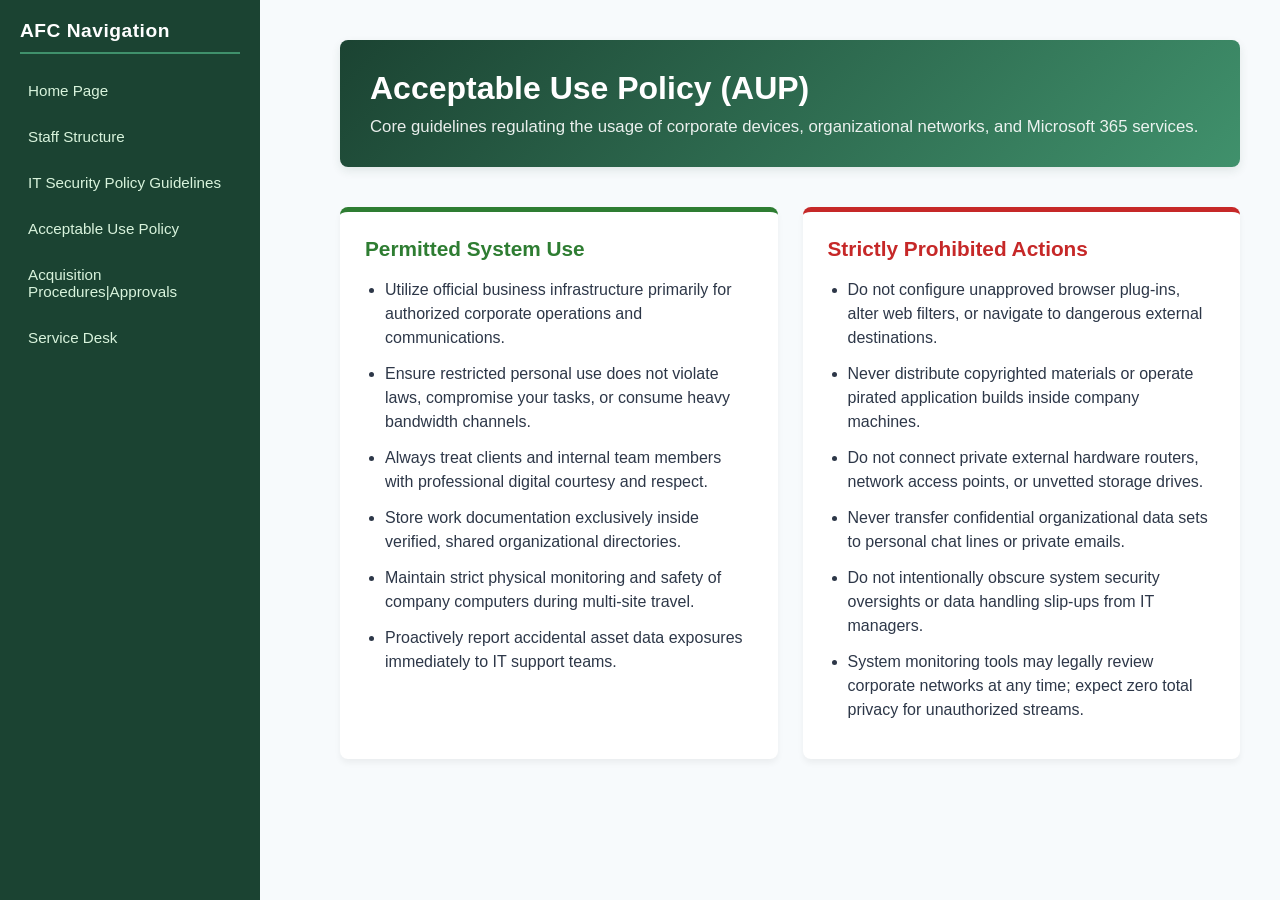
==== acceptableusepolicy.html @ 0752eba7 "Initial deployment of AFC IT Portal" ====
<!DOCTYPE html>
<html lang="en">
<head>
    <meta charset="UTF-8">
    <meta name="viewport" content="width=device-width, initial-scale=1.0">
    <title>AFC IT Portal - Acceptable Use Policy</title>
    <link rel="stylesheet" href="style.css">
    <style>
        :root {
            --primary: #1b4332;
            --accent: #40916c;
            --dark: #2d3748;
            --light: #f7fafc;
            --success: #2e7d32;
            --danger: #c62828;
        }
        body {
            font-family: 'Segoe UI', Arial, sans-serif;
            margin: 0;
            display: flex;
            background-color: var(--light);
            color: var(--dark);
        }
        #sidebar {
            width: 260px;
            background-color: var(--primary);
            height: 100vh;
            position: fixed;
            color: white;
            padding: 20px;
        }
        #sidebar h2 { border-bottom: 2px solid var(--accent); padding-bottom: 10px; font-size: 1.2rem; }
        #sidebar a { color: #d8f3dc; display: block; padding: 12px 8px; text-decoration: none; border-radius: 4px; margin-bottom: 5px; }
        #sidebar a:hover { background-color: var(--accent); color: white; }
        #main-content {
            margin-left: 300px;
            padding: 40px;
            flex-grow: 1;
            max-width: 1000px;
        }
        .header-banner {
            background: linear-gradient(135deg, var(--primary), var(--accent));
            color: white;
            padding: 30px;
            border-radius: 8px;
            margin-bottom: 40px;
        }
        .grid-split {
            display: grid;
            grid-template-columns: 1fr 1fr;
            gap: 25px;
        }
        .policy-card {
            background: white;
            border-radius: 8px;
            padding: 25px;
            box-shadow: 0 4px 6px rgba(0,0,0,0.05);
        }
        .card-allowed { border-top: 5px solid var(--success); }
        .card-prohibited { border-top: 5px solid var(--danger); }
        h2 { margin-top: 0; font-size: 1.3rem; }
        .card-allowed h2 { color: var(--success); }
        .card-prohibited h2 { color: var(--danger); }
        ul { padding-left: 20px; }
        li { margin-bottom: 12px; line-height: 1.5; }
    </style>
</head>
<body>

    <nav id="sidebar">
        <h2>AFC Navigation</h2>
        <a href="index.html">Home Page</a>
        <a href="structure.html">Staff Structure</a>
        <a href="security.html">IT Security Policy Guidelines</a>
        <a href="acceptableusepolicy.html">Acceptable Use Policy</a>
        <a href="acquisition.html">Acquisition Procedures|Approvals</a>
        <a href="servicedesk.html">Service Desk</a>
    </nav>

    <main id="main-content">
        <header class="header-banner">
            <h1>Acceptable Use Policy (AUP)</h1>
            <p>Core guidelines regulating the usage of corporate devices, organizational networks, and Microsoft 365 services.</p>
        </header>

        <div class="grid-split">
            <!-- Permitted Actions -->
            <div class="policy-card card-allowed">
                <h2>Permitted System Use</h2>
                <ul>
                    <li>Utilize official business infrastructure primarily for authorized corporate operations and communications.</li>
                    <li>Ensure restricted personal use does not violate laws, compromise your tasks, or consume heavy bandwidth channels.</li>
                    <li>Always treat clients and internal team members with professional digital courtesy and respect.</li>
                    <li>Store work documentation exclusively inside verified, shared organizational directories.</li>
                    <li>Maintain strict physical monitoring and safety of company computers during multi-site travel.</li>
                    <li>Proactively report accidental asset data exposures immediately to IT support teams.</li>
                </ul>
            </div>

            <!-- Prohibited Actions -->
            <div class="policy-card card-prohibited">
                <h2>Strictly Prohibited Actions</h2>
                <ul>
                    <li>Do not configure unapproved browser plug-ins, alter web filters, or navigate to dangerous external destinations.</li>
                    <li>Never distribute copyrighted materials or operate pirated application builds inside company machines.</li>
                    <li>Do not connect private external hardware routers, network access points, or unvetted storage drives.</li>
                    <li>Never transfer confidential organizational data sets to personal chat lines or private emails.</li>
                    <li>Do not intentionally obscure system security oversights or data handling slip-ups from IT managers.</li>
                    <li>System monitoring tools may legally review corporate networks at any time; expect zero total privacy for unauthorized streams.</li>
                </ul>
            </div>
        </div>
    </main>

</body>
</html>
---- style.css ----
:root {
    --primary: #1b4332;
    --accent: #40916c;
    --dark: #2d3748;
    --light: #f7fafc;
    --border-color: #e2e8f0;
    --critical: #e53e3e;
    --high: #dd6b20;
    --medium: #4a5568;
    --low: #3182ce;
    --success: #2e7d32;
}
body {
    font-family: 'Segoe UI', Arial, sans-serif;
    margin: 0;
    padding: 0;
    display: flex;
    background-color: var(--light);
    color: var(--dark);
    min-height: 100vh;
}
#sidebar {
    width: 260px;
    background-color: var(--primary);
    height: 100vh;
    position: fixed;
    top: 0;
    left: 0;
    color: #ffffff;
    padding: 20px;
    box-sizing: border-box;
    z-index: 100;
}
#sidebar h2 { 
    border-bottom: 2px solid var(--accent); 
    padding-bottom: 10px; 
    font-size: 1.2rem; 
    margin-top: 0;
    letter-spacing: 0.5px;
}
#sidebar a { 
    color: #d8f3dc; 
    display: block; 
    padding: 12px 8px; 
    text-decoration: none; 
    border-radius: 4px; 
    margin-bottom: 5px;
    font-size: 0.95rem;
    transition: background-color 0.2s clear, color 0.2s ease;
}
#sidebar a:hover { 
    background-color: var(--accent); 
    color: #ffffff; 
}
#sidebar a.active {
    background-color: var(--accent);
    color: #ffffff;
    font-weight: 600;
}
#main-content {
    margin-left: 260px;
    padding: 40px;
    flex-grow: 1;
    max-width: 1100px;
    box-sizing: border-box;
}
.header-banner {
    background: linear-gradient(135deg, var(--primary), var(--accent));
    color: #ffffff;
    padding: 30px;
    border-radius: 8px;
    margin-bottom: 40px;
    box-shadow: 0 4px 10px rgba(27, 67, 50, 0.1);
}
.header-banner h1 { 
    margin: 0 0 10px 0; 
    font-size: 2rem;
}
.header-banner p { 
    margin: 0; 
    opacity: 0.9;
    font-size: 1.05rem;
}
.section-card {
    background: #ffffff;
    border-radius: 8px;
    padding: 25px;
    box-shadow: 0 4px 6px rgba(0,0,0,0.04);
    margin-bottom: 30px;
    border-left: 4px solid var(--primary);
}
.section-card h2 { 
    margin-top: 0; 
    color: var(--primary); 
    border-bottom: 1px solid var(--border-color); 
    padding-bottom: 10px; 
    font-size: 1.4rem;
}
.grid-container {
    display: grid;
    grid-template-columns: repeat(auto-fit, minmax(280px, 1fr));
    gap: 25px;
}
.grid-two {
    display: grid;
    grid-template-columns: 1fr 1fr;
    gap: 25px;
}
.sop-card {
    background: #ffffff;
    border-radius: 8px;
    padding: 25px;
    box-shadow: 0 4px 6px rgba(0,0,0,0.04);
    border-top: 4px solid var(--primary);
    transition: transform 0.2s cubic-bezier(0.16, 1, 0.3, 1), box-shadow 0.2s ease;
}
.sop-card:hover { 
    transform: translateY(-5px);
    box-shadow: 0 8px 15px rgba(0,0,0,0.08);
}
.sop-card h3 { 
    margin-top: 0; 
    color: var(--primary); 
    font-size: 1.2rem;
}
.btn {
    display: inline-block;
    background-color: var(--primary);
    color: #ffffff;
    padding: 8px 16px;
    text-decoration: none;
    border-radius: 4px;
    margin-top: 15px;
    font-size: 0.9rem;
    font-weight: 500;
    transition: background-color 0.2s ease;
}
.btn:hover { 
    background-color: var(--accent); 
}
table {
    width: 100%;
    border-collapse: collapse;
    margin-top: 15px;
    background: #ffffff;
}
th, td {
    padding: 12px 15px;
    text-align: left;
    border-bottom: 1px solid var(--border-color);
    vertical-align: top;
    line-height: 1.5;
}
th { 
    background-color: var(--primary); 
    color: #ffffff; 
    font-weight: 600;
}
.card-allowed { border-top: 5px solid var(--success); }
.card-prohibited { border-top: 5px solid var(--critical); }
.card-allowed h2 { color: var(--success); }
.card-prohibited h2 { color: var(--critical); }
ul { 
    padding-left: 20px; 
    margin: 10px 0 0 0; 
}
li { 
    margin-bottom: 8px; 
    line-height: 1.6; 
}
.badge {
    display: inline-block;
    padding: 4px 8px;
    border-radius: 4px;
    color: #ffffff;
    font-weight: bold;
    font-size: 0.85rem;
    text-transform: uppercase;
    letter-spacing: 0.5px;
}
.badge-critical { background-color: var(--critical); }
.badge-high { background-color: var(--high); }
.badge-medium { background-color: var(--medium); }
.badge-low { background-color: var(--low); 
}
.step-list {
    list-style: none;
    padding: 0;
}
.step-item {
    display: flex;
    align-items: flex-start;
    margin-bottom: 20px;
}
.step-number {
    background-color: var(--primary);
    color: #ffffff;
    font-weight: bold;
    border-radius: 50%;
    width: 32px;
    height: 32px;
    display: flex;
    align-items: center;
    justify-content: center;
    margin-right: 15px;
    flex-shrink: 0;
}
.step-text h3 { 
    margin: 0 0 5px 0; 
    color: var(--primary); 
    font-size: 1.1rem; 
}
.step-text p { 
    margin: 0; 
    line-height: 1.5; 
}
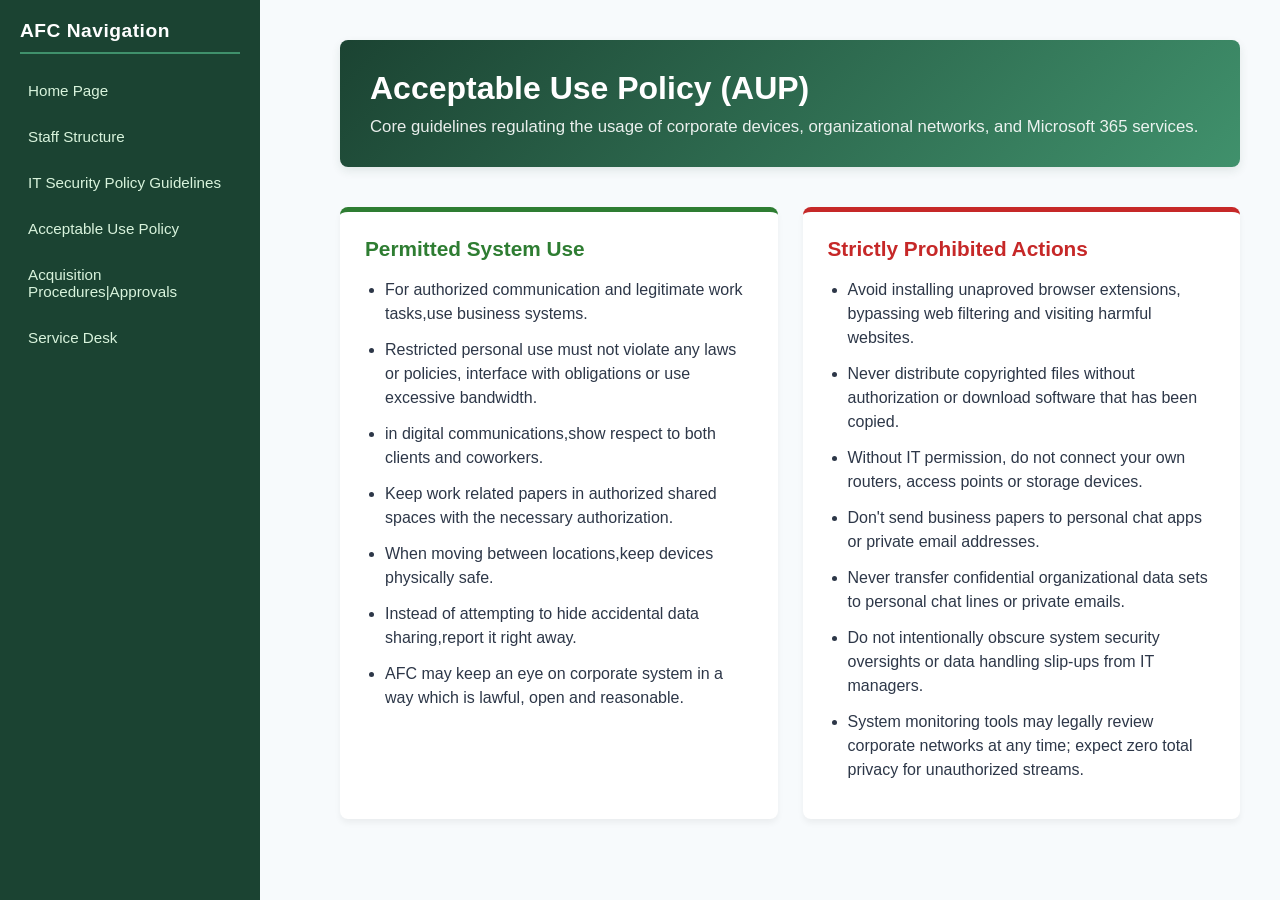
==== commit 7b00e1c6: "Update acceptable use policy parameters and compliance enttries" ====
--- a/acceptableusepolicy.html
+++ b/acceptableusepolicy.html
@@ -84,26 +84,26 @@
         </header>
 
         <div class="grid-split">
-            <!-- Permitted Actions -->
             <div class="policy-card card-allowed">
                 <h2>Permitted System Use</h2>
                 <ul>
-                    <li>Utilize official business infrastructure primarily for authorized corporate operations and communications.</li>
-                    <li>Ensure restricted personal use does not violate laws, compromise your tasks, or consume heavy bandwidth channels.</li>
-                    <li>Always treat clients and internal team members with professional digital courtesy and respect.</li>
-                    <li>Store work documentation exclusively inside verified, shared organizational directories.</li>
-                    <li>Maintain strict physical monitoring and safety of company computers during multi-site travel.</li>
-                    <li>Proactively report accidental asset data exposures immediately to IT support teams.</li>
+                    <li>For authorized communication and legitimate work tasks,use business systems.</li>
+                    <li>Restricted personal use must not violate any laws or policies, interface with obligations or use excessive bandwidth.</li>
+                    <li>in digital communications,show respect to both clients and coworkers.</li>
+                    <li>Keep work related papers in authorized shared spaces with the necessary authorization.</li>
+                    <li>When moving between locations,keep devices physically safe.</li>
+                    <li>Instead of attempting to hide accidental data sharing,report it right away.</li>
+                    <li>AFC may keep an eye on corporate system in a way which is lawful, open and reasonable.</li>
                 </ul>
             </div>
 
-            <!-- Prohibited Actions -->
             <div class="policy-card card-prohibited">
                 <h2>Strictly Prohibited Actions</h2>
                 <ul>
-                    <li>Do not configure unapproved browser plug-ins, alter web filters, or navigate to dangerous external destinations.</li>
-                    <li>Never distribute copyrighted materials or operate pirated application builds inside company machines.</li>
-                    <li>Do not connect private external hardware routers, network access points, or unvetted storage drives.</li>
+                    <li>Avoid installing unaproved browser extensions, bypassing web filtering and visiting harmful websites.</li>
+                    <li>Never distribute copyrighted files without authorization or download software that has been copied.</li>
+                    <li>Without IT permission, do not connect your own routers, access points or storage devices.</li>
+                    <li> Don't send business papers to personal chat apps or private email addresses.</li>
                     <li>Never transfer confidential organizational data sets to personal chat lines or private emails.</li>
                     <li>Do not intentionally obscure system security oversights or data handling slip-ups from IT managers.</li>
                     <li>System monitoring tools may legally review corporate networks at any time; expect zero total privacy for unauthorized streams.</li>
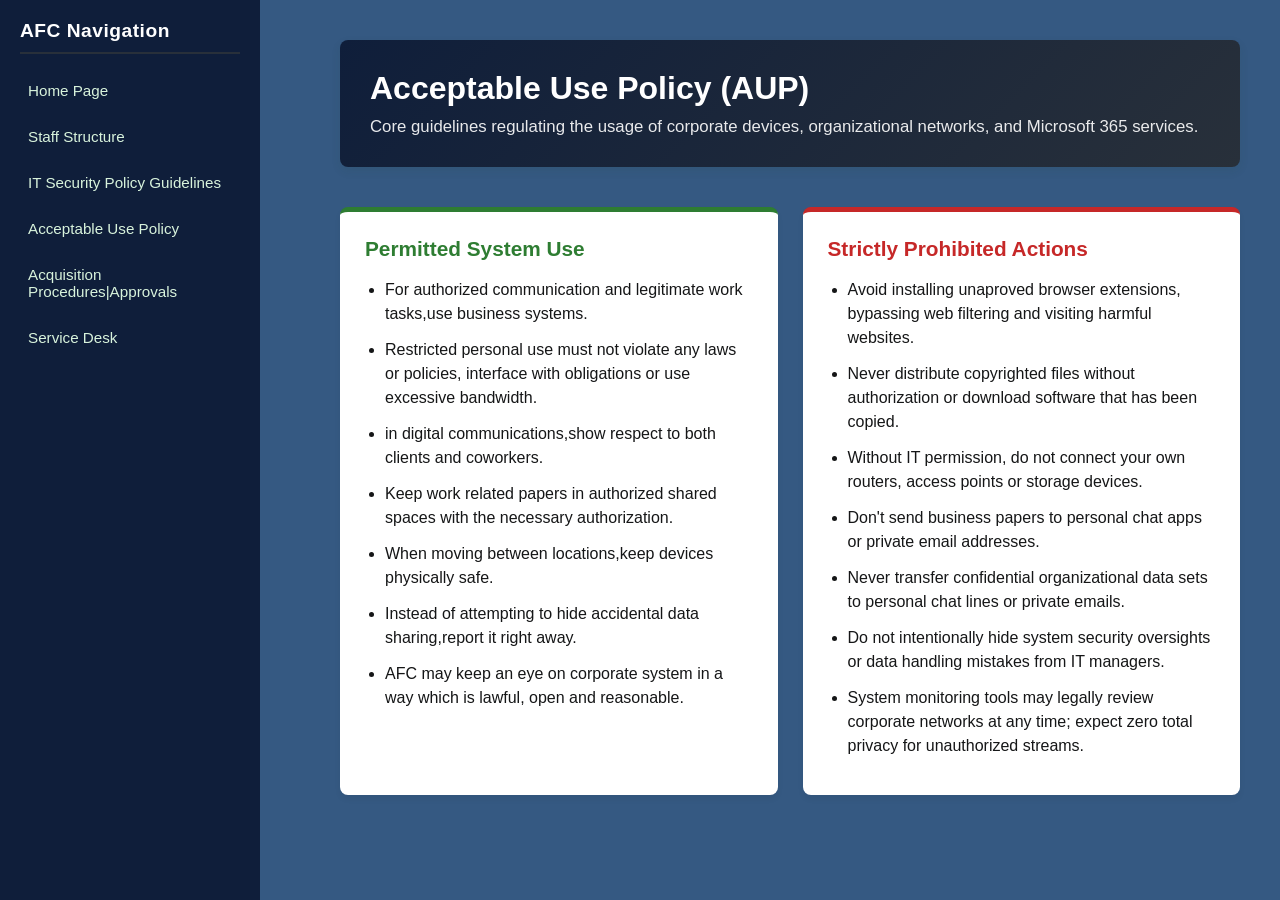
==== commit 788eaca3: "Revise colors and content formatting on acceptableusepolicy.html" ====
--- a/acceptableusepolicy.html
+++ b/acceptableusepolicy.html
@@ -7,10 +7,10 @@
     <link rel="stylesheet" href="style.css">
     <style>
         :root {
-            --primary: #1b4332;
-            --accent: #40916c;
-            --dark: #2d3748;
-            --light: #f7fafc;
+            --primary: #0f1e3a;
+            --accent: #28303a;
+            --dark: #151617;
+            --light: #355982;
             --success: #2e7d32;
             --danger: #c62828;
         }
@@ -105,7 +105,7 @@
                     <li>Without IT permission, do not connect your own routers, access points or storage devices.</li>
                     <li> Don't send business papers to personal chat apps or private email addresses.</li>
                     <li>Never transfer confidential organizational data sets to personal chat lines or private emails.</li>
-                    <li>Do not intentionally obscure system security oversights or data handling slip-ups from IT managers.</li>
+                    <li>Do not intentionally hide system security oversights or data handling mistakes from IT managers.</li>
                     <li>System monitoring tools may legally review corporate networks at any time; expect zero total privacy for unauthorized streams.</li>
                 </ul>
             </div>
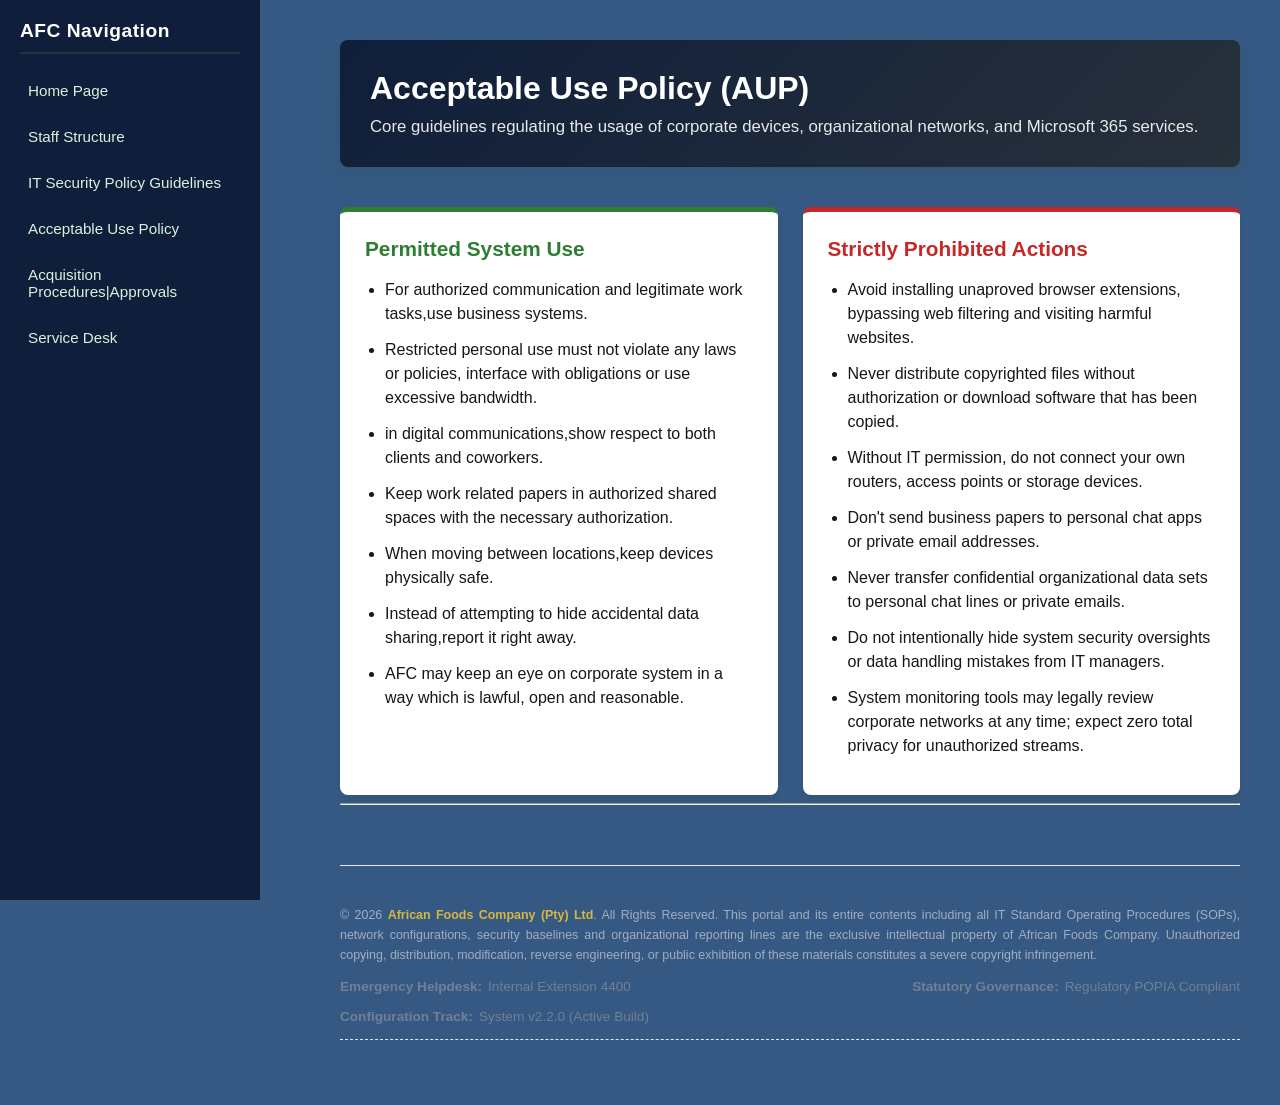
==== commit 0644c943: "Update all systems" ====
--- a/acceptableusepolicy.html
+++ b/acceptableusepolicy.html
@@ -1,68 +1,122 @@
 <!DOCTYPE html>
 <html lang="en">
 <head>
-    <meta charset="UTF-8">
-    <meta name="viewport" content="width=device-width, initial-scale=1.0">
-    <title>AFC IT Portal - Acceptable Use Policy</title>
-    <link rel="stylesheet" href="style.css">
-    <style>
-        :root {
-            --primary: #0f1e3a;
-            --accent: #28303a;
-            --dark: #151617;
-            --light: #355982;
-            --success: #2e7d32;
-            --danger: #c62828;
-        }
-        body {
+<meta charset="UTF-8">
+<meta name="viewport" content="width=device-width, initial-scale=1.0">
+<title>AFC IT Portal - Acceptable Use Policy</title>
+<link rel="stylesheet" href="style.css">
+<style>
+:root {
+    --primary: #0f1e3a;
+    --accent: #28303a;
+    --dark: #151617;
+    --light: #355982;
+    --success: #2e7d32;
+    --danger: #c62828;
+}
+ body {
             font-family: 'Segoe UI', Arial, sans-serif;
             margin: 0;
             display: flex;
             background-color: var(--light);
             color: var(--dark);
         }
-        #sidebar {
+ #sidebar {
             width: 260px;
             background-color: var(--primary);
             height: 100vh;
             position: fixed;
             color: white;
             padding: 20px;
-        }
-        #sidebar h2 { border-bottom: 2px solid var(--accent); padding-bottom: 10px; font-size: 1.2rem; }
-        #sidebar a { color: #d8f3dc; display: block; padding: 12px 8px; text-decoration: none; border-radius: 4px; margin-bottom: 5px; }
-        #sidebar a:hover { background-color: var(--accent); color: white; }
-        #main-content {
-            margin-left: 300px;
-            padding: 40px;
-            flex-grow: 1;
-            max-width: 1000px;
-        }
-        .header-banner {
+}
+#sidebar h2 {
+     border-bottom: 2px solid var(--accent); padding-bottom: 10px; font-size: 1.2rem; 
+         }
+#sidebar a {
+         color: #d8f3dc; display: block; padding: 12px 8px; text-decoration: none; border-radius: 4px; margin-bottom: 5px;
+         }
+#sidebar a:hover { 
+    background-color: var(--accent); color: white; 
+}
+#main-content {
+        margin-left: 300px;
+        padding: 40px;
+        flex-grow: 1;
+        max-width: 1000px;
+ }
+.header-banner {
             background: linear-gradient(135deg, var(--primary), var(--accent));
             color: white;
             padding: 30px;
             border-radius: 8px;
             margin-bottom: 40px;
         }
-        .grid-split {
+.grid-split {
             display: grid;
             grid-template-columns: 1fr 1fr;
             gap: 25px;
         }
-        .policy-card {
-            background: white;
-            border-radius: 8px;
-            padding: 25px;
-            box-shadow: 0 4px 6px rgba(0,0,0,0.05);
-        }
-        .card-allowed { border-top: 5px solid var(--success); }
-        .card-prohibited { border-top: 5px solid var(--danger); }
-        h2 { margin-top: 0; font-size: 1.3rem; }
-        .card-allowed h2 { color: var(--success); }
-        .card-prohibited h2 { color: var(--danger); }
-        ul { padding-left: 20px; }
-        li { margin-bottom: 12px; line-height: 1.5; }
+.policy-card {
+        background: white;
+        border-radius: 8px;
+         padding: 25px;
+        box-shadow: 0 4px 6px rgba(0,0,0,0.05);
+}
+.card-allowed { 
+    border-top: 5px solid var(--success); 
+}
+.card-prohibited { 
+    border-top: 5px solid var(--danger);
+ }
+h2 {
+     margin-top: 0; font-size: 1.3rem;
+ }
+.card-allowed h2 { 
+    color: var(--success);
+ }
+.card-prohibited h2 { 
+    color: var(--danger); 
+}
+ul { 
+    padding-left: 20px;
+  }
+ li { 
+    margin-bottom: 12px; line-height: 1.5; 
+ }
+.portal-footer {
+    margin-top: 60px;
+    padding: 25px 0;
+    border-top: 1px solid var(--border-color);
+    width: 100%;
+    box-sizing: border-box;
+}
+.footer-top-row {
+    display: flex;
+    justify-content: space-between;
+    align-items: center;
+    flex-wrap: wrap;
+    gap: 15px;
+    padding-bottom: 15px;
+    border-bottom: 1px dashed var(--border-color);
+}
+.footer-item {
+    font-size: 0.85rem;
+    color: #718096;
+    display: flex;
+    align-items: center;
+    gap: 6px;
+    font-weight: 500;
+}
+.footer-legal-notice {
+    margin-top: 15px;
+    font-size: 0.78rem;
+    color: #a0aec0;
+    line-height: 1.6;
+    text-align: justify;
+}
+.footer-legal-notice strong {
+    color: var(--medium);
+}
     </style>
 </head>
 <body>
@@ -110,7 +164,17 @@
                 </ul>
             </div>
         </div>
+<hr> 
+        <footer class="portal-footer">
+            <div class="footer-legal-notice">
+                <p>© 2026 <strong>African Foods Company (Pty) Ltd</strong>. All Rights Reserved. This portal and its entire contents including all IT Standard Operating Procedures (SOPs), network configurations, security baselines and organizational reporting lines are the exclusive intellectual property of African Foods Company. Unauthorized copying, distribution, modification, reverse engineering, or public exhibition of these materials constitutes a severe copyright infringement.</p>
+            </div>
+            <div class="footer-top-row">
+                <div class="footer-item"><strong>Emergency Helpdesk:</strong> Internal Extension 4400</div>
+                <div class="footer-item"><strong>Statutory Governance:</strong> Regulatory POPIA Compliant</div>
+                <div class="footer-item"> <strong>Configuration Track:</strong> System v2.2.0 (Active Build)</div>
+            </div>
+        </footer>   
     </main>
-
 </body>
 </html>
--- a/style.css
+++ b/style.css
@@ -1,12 +1,13 @@
 :root {
-    --primary: #1b4332;
-    --accent: #40916c;
-    --dark: #2d3748;
-    --light: #f7fafc;
+    
+    --primary: #0f1e3a;
+    --accent: #28303a;
+    --dark: #151617;
+    --light: #355982;
     --border-color: #e2e8f0;
     --critical: #e53e3e;
     --high: #dd6b20;
-    --medium: #4a5568;
+    --medium: #d7b641;
     --low: #3182ce;
     --success: #2e7d32;
 }
@@ -213,4 +214,38 @@
 .step-text p { 
     margin: 0; 
     line-height: 1.5; 
+}
+.portal-footer {
+    margin-top: 60px;
+    padding: 25px 0;
+    border-top: 1px solid var(--border-color);
+    width: 100%;
+    box-sizing: border-box;
+}
+.footer-top-row {
+    display: flex;
+    justify-content: space-between;
+    align-items: center;
+    flex-wrap: wrap;
+    gap: 15px;
+    padding-bottom: 15px;
+    border-bottom: 1px dashed var(--border-color);
+}
+.footer-item {
+    font-size: 0.85rem;
+    color: #718096;
+    display: flex;
+    align-items: center;
+    gap: 6px;
+    font-weight: 500;
+}
+.footer-legal-notice {
+    margin-top: 15px;
+    font-size: 0.78rem;
+    color: #a0aec0;
+    line-height: 1.6;
+    text-align: justify;
+}
+.footer-legal-notice strong {
+    color: var(--medium);
 }
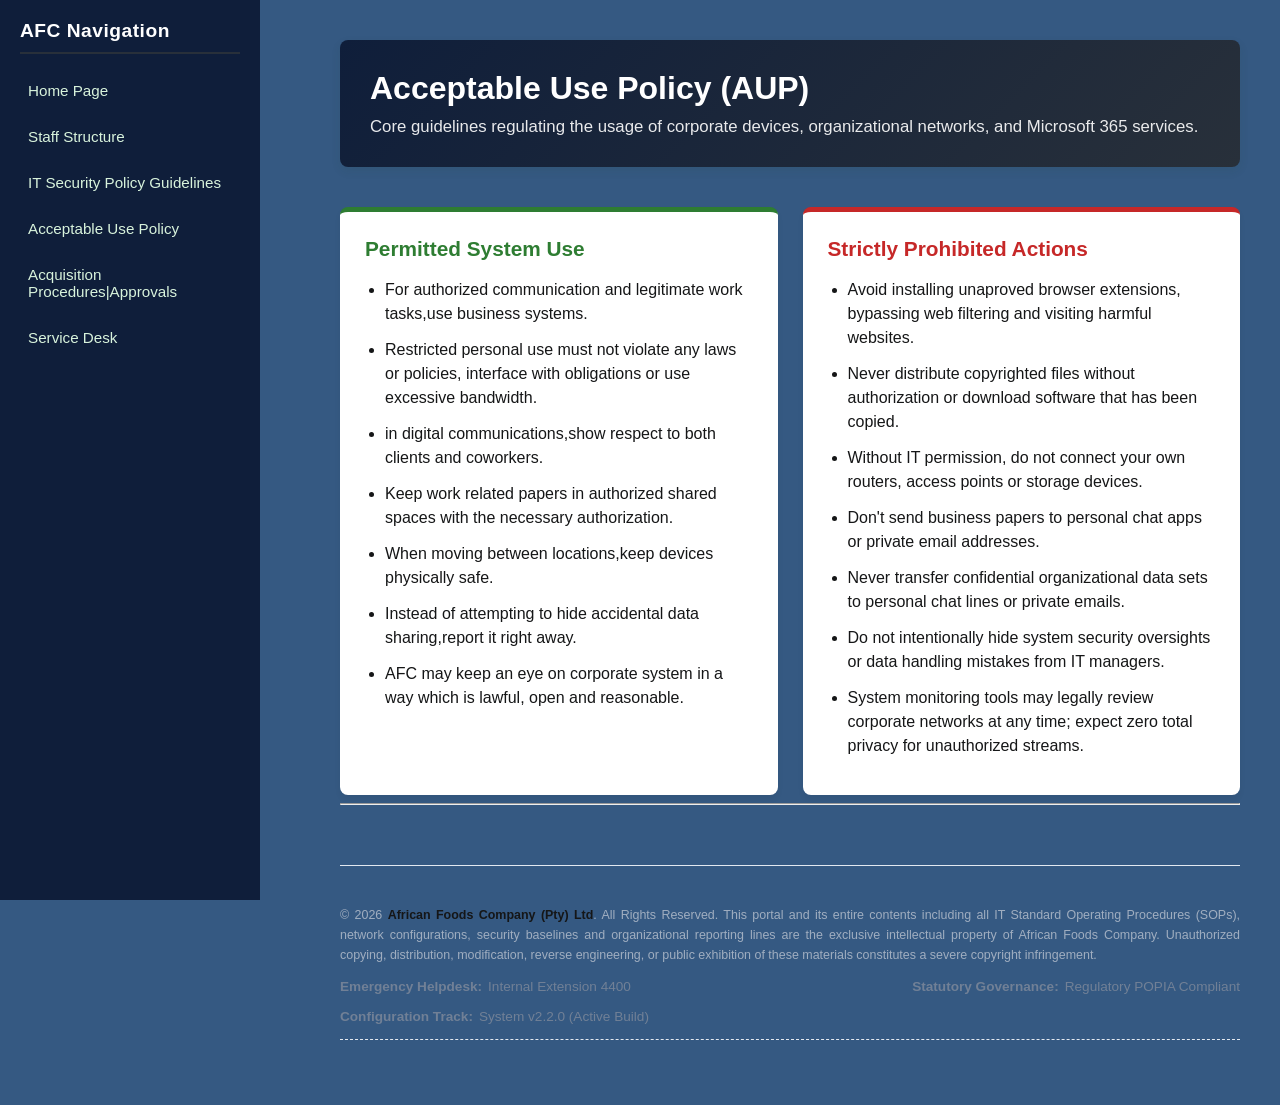
==== commit 8c70e876: "update all systems" ====
--- a/acceptableusepolicy.html
+++ b/acceptableusepolicy.html
@@ -15,26 +15,26 @@
     --danger: #c62828;
 }
  body {
-            font-family: 'Segoe UI', Arial, sans-serif;
-            margin: 0;
-            display: flex;
-            background-color: var(--light);
-            color: var(--dark);
-        }
+    font-family: 'Segoe UI', Arial, sans-serif;
+    margin: 0;
+    display: flex;
+    background-color: var(--light);
+    color: var(--dark);
+}
  #sidebar {
-            width: 260px;
-            background-color: var(--primary);
-            height: 100vh;
-            position: fixed;
-            color: white;
-            padding: 20px;
+    width: 260px;
+    background-color: var(--primary);
+    height: 100vh;
+    position: fixed;
+    color: white;
+    padding: 20px;
 }
 #sidebar h2 {
      border-bottom: 2px solid var(--accent); padding-bottom: 10px; font-size: 1.2rem; 
          }
 #sidebar a {
-         color: #d8f3dc; display: block; padding: 12px 8px; text-decoration: none; border-radius: 4px; margin-bottom: 5px;
-         }
+    color: #d8f3dc; display: block; padding: 12px 8px; text-decoration: none; border-radius: 4px; margin-bottom: 5px;
+}
 #sidebar a:hover { 
     background-color: var(--accent); color: white; 
 }
@@ -80,7 +80,7 @@
 ul { 
     padding-left: 20px;
   }
- li { 
+li { 
     margin-bottom: 12px; line-height: 1.5; 
  }
 .portal-footer {
@@ -115,7 +115,7 @@
     text-align: justify;
 }
 .footer-legal-notice strong {
-    color: var(--medium);
+    color: var(--dark);
 }
     </style>
 </head>
